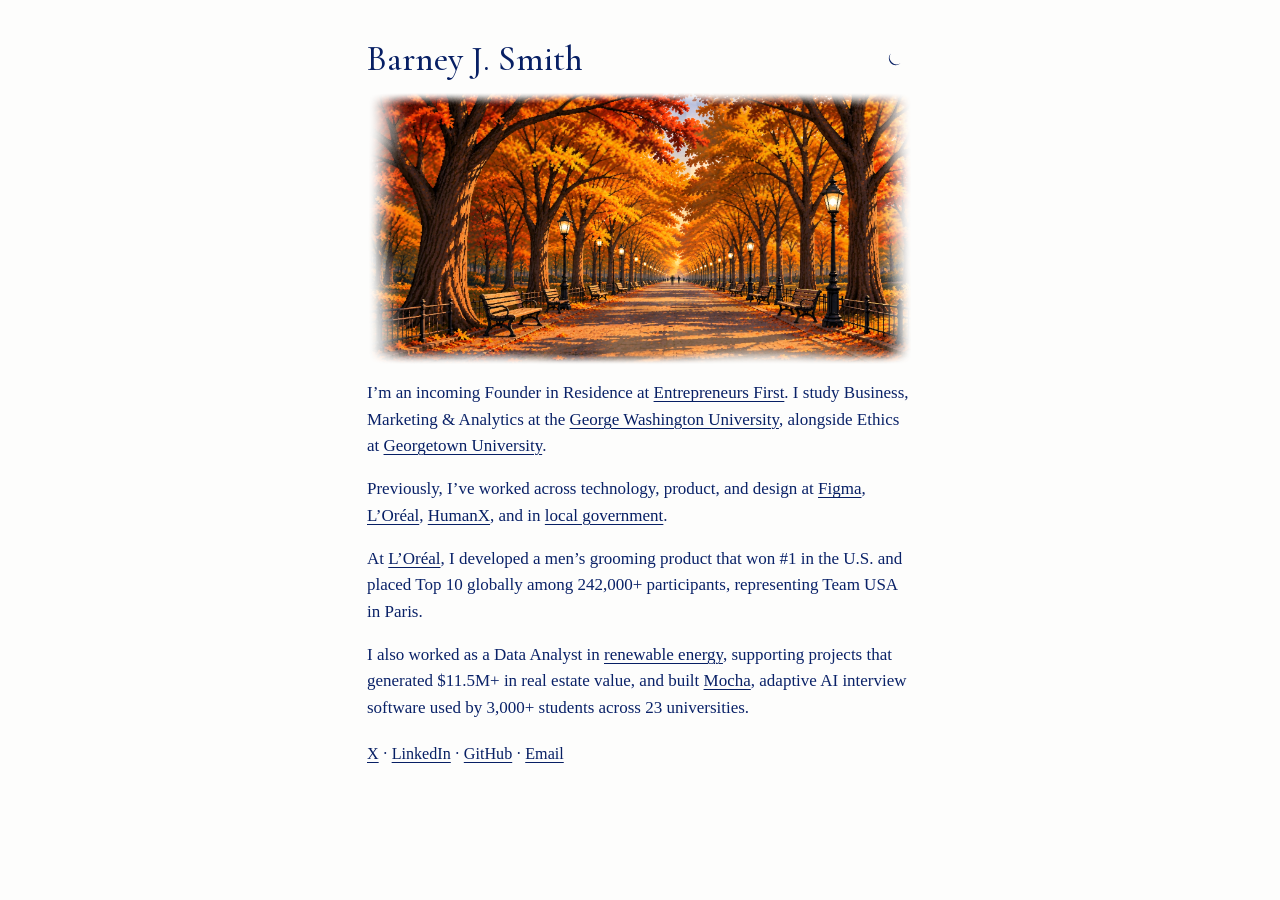
==== index.html @ 287c7c42 "Update social sharing artwork Co-authored-by: Cursor <cursoragent@cursor.com>" ====
<!DOCTYPE html>
<html lang="en">
<head>
<meta charset="UTF-8">
<meta name="viewport" content="width=device-width, initial-scale=1.0">
<title>Barney J. Smith: 20 yr old building in tech</title>
<link rel="canonical" href="https://barneyjsmith.com/">
<meta name="description" content="Barney J. Smith is an entrepreneur and incoming Founder in Residence at Entrepreneurs First. Previously at L'Oréal, Figma and HumanX. Studying at George Washington University.">
<meta name="robots" content="index, follow">
<meta name="theme-color" content="#fdfdfc">
<meta property="og:type" content="website">
<meta property="og:site_name" content="Barney J. Smith">
<meta property="og:title" content="Barney J. Smith: 20 yr old building in tech">
<meta property="og:description" content="Barney J. Smith is an entrepreneur and incoming Founder in Residence at Entrepreneurs First. Previously at L'Oréal, Figma and HumanX. Studying at George Washington University.">
<meta property="og:url" content="https://barneyjsmith.com/">
<meta property="og:image" content="https://barneyjsmith.com/og-image.jpg">
<meta property="og:image:type" content="image/jpeg">
<meta property="og:image:width" content="1200">
<meta property="og:image:height" content="630">
<meta property="og:image:alt" content="Autumn in Central Park, with the name barney j. smith and the line building in tech.">
<meta name="twitter:card" content="summary_large_image">
<meta name="twitter:title" content="Barney J. Smith: 20 yr old building in tech">
<meta name="twitter:description" content="Barney J. Smith is an entrepreneur and incoming Founder in Residence at Entrepreneurs First. Previously at L'Oréal, Figma and HumanX. Studying at George Washington University.">
<meta name="twitter:image" content="https://barneyjsmith.com/og-image.jpg">
<meta name="twitter:image:alt" content="Autumn in Central Park, with the name barney j. smith and the line building in tech.">
<link rel="icon" href="/favicon.ico" sizes="48x48">
<link rel="icon" type="image/png" sizes="48x48" href="/favicon-48x48.png">
<link rel="icon" type="image/png" sizes="192x192" href="/favicon-192x192.png">
<link rel="apple-touch-icon" href="/apple-touch-icon.png">
<script type="application/ld+json">
{
  "@context": "https://schema.org",
  "@type": "Person",
  "name": "Barney J. Smith",
  "url": "https://barneyjsmith.com/",
  "jobTitle": "Incoming Founder in Residence",
  "description": "Barney J. Smith is an entrepreneur and incoming Founder in Residence at Entrepreneurs First. Previously at L'Oréal, Figma and HumanX. Studying at George Washington University.",
  "affiliation": [
    {
      "@type": "Organization",
      "name": "Entrepreneurs First",
      "url": "https://www.joinef.com/"
    },
    {
      "@type": "CollegeOrUniversity",
      "name": "George Washington University",
      "url": "https://www.gwu.edu/"
    }
  ],
  "sameAs": [
    "https://www.linkedin.com/in/barney-smith11",
    "https://github.com/barneysmith-sys",
    "https://x.com/barneysmth"
  ]
}
</script>
<link rel="stylesheet" href="fonts.css">
<script>
(function () {
  var stored = null;
  try { stored = localStorage.getItem("theme"); } catch (e) {}
  var theme = stored === "light" || stored === "dark"
    ? stored
    : (window.matchMedia("(prefers-color-scheme: dark)").matches ? "dark" : "light");
  document.documentElement.setAttribute("data-theme", theme);
})();
</script>
<style>
  :root {
    --bg: #fdfdfc;
    --name: #071f64;
    --ink: #0a2268;
    --link: #071f64;
    --moon: #071f64;
    --display: "Cormorant Garamond", "Times New Roman", Times, Georgia, serif;
    --text: "Times New Roman", Times, "Songti SC", SimSun, "Noto Serif SC", "Source Han Serif SC", Georgia, serif;
    --ui: "SF Pro Text", "SF Pro", -apple-system, BlinkMacSystemFont, system-ui, sans-serif;
    color-scheme: light;
  }
  [data-theme="dark"] {
    --bg: #0a1019;
    --name: #f1ece7;
    --ink: #f3f3f4;
    --link: #f1ece7;
    --moon: #c9e2fb;
    color-scheme: dark;
  }
  * { box-sizing: border-box; }
  html { background: var(--bg); overflow-x: clip; }
  body {
    margin: 0;
    min-height: 100vh;
    background: var(--bg);
    color: var(--ink);
    font-family: var(--text);
    font-weight: 400;
    font-size: 17px;
    line-height: 1.55;
    text-rendering: optimizeLegibility;
    -webkit-font-smoothing: antialiased;
    overflow-x: clip;
  }
  main {
    width: min(34.125rem, calc(100% - 2.75rem));
    margin: 0 auto;
    padding: 2.4rem 0 2rem;
  }
  header {
    display: flex;
    align-items: center;
    justify-content: space-between;
    gap: 1rem;
  }
  h1 {
    margin: 0;
    font-family: var(--display);
    font-style: normal;
    font-weight: 500;
    font-synthesis: none;
    font-size: clamp(1.85rem, 3.6vw, 2.15rem);
    line-height: 1;
    letter-spacing: normal;
    color: var(--name);
  }
  .theme {
    font-family: var(--ui);
    flex: none;
    width: 2.5rem;
    height: 2.5rem;
    margin-top: 0.15rem;
    padding: 0;
    border: 0;
    border-radius: 999px;
    background: transparent;
    color: var(--moon);
    cursor: pointer;
    display: grid;
    place-items: center;
  }
  .theme svg { width: 1.25rem; height: 1.25rem; display: block; }
  .theme:hover { opacity: 0.72; }
  .theme:focus-visible {
    outline: 2px solid var(--link);
    outline-offset: 3px;
  }
  .mark {
    position: relative;
    display: grid;
    justify-items: center;
    width: 100%;
    margin: 0.7rem auto 0.95rem;
  }
  .scene-day,
  .scene-night {
    grid-area: 1 / 1;
    position: absolute;
    inset: 0;
    width: 100%;
    height: 100%;
    transition: opacity 600ms ease;
  }
  .mark-sizer {
    grid-area: 1 / 1;
    width: 100%;
    aspect-ratio: 2 / 1;
    visibility: hidden;
    pointer-events: none;
  }
  .scene-day {
    opacity: 1;
    pointer-events: none;
    -webkit-mask-image: url("living-sign/assets/park_mask.png");
    -webkit-mask-size: 100% 100%;
    -webkit-mask-repeat: no-repeat;
    mask-image: url("living-sign/assets/park_mask.png");
    mask-size: 100% 100%;
    mask-repeat: no-repeat;
  }
  .scene-night {
    overflow: hidden;
    opacity: 0;
    pointer-events: none;
    -webkit-mask-image: url("living-sign/assets/night_mask.png");
    -webkit-mask-size: 100% 100%;
    -webkit-mask-repeat: no-repeat;
    mask-image: url("living-sign/assets/night_mask.png");
    mask-size: 100% 100%;
    mask-repeat: no-repeat;
  }
  [data-theme="dark"] .scene-day {
    opacity: 0;
    pointer-events: none;
  }
  [data-theme="dark"] .scene-night {
    opacity: 1;
  }
  .mark .layer {
    position: absolute;
    inset: 0;
    width: 100%;
    height: 100%;
    object-fit: fill;
    pointer-events: none;
    user-select: none;
  }
  .scene:has(canvas[style*="opacity: 1"]) .layer,
  .scene:has(canvas[style*="opacity:1"]) .layer {
    opacity: 0;
  }
  .mark canvas {
    position: absolute;
    opacity: 0;
    transition: opacity 0.7s ease;
    pointer-events: none;
  }
  .day-canvas {
    inset: 0;
    width: 100%;
    height: 100%;
  }
  .night-canvas { display: none; }
  .scene-night video {
    position: absolute;
    inset: 0;
    display: block;
    width: 100%;
    height: 100%;
    object-fit: cover;
    object-position: center center;
  }
  p { margin: 0; }
  .copy p + p { margin-top: 1em; }
  a {
    color: var(--link);
    font-weight: 400;
    text-decoration-line: underline;
    text-decoration-thickness: 1px;
    text-decoration-color: var(--link);
    text-underline-offset: 0.16em;
    text-decoration-skip-ink: auto;
  }
  a:hover { text-decoration-thickness: 2px; }
  a:focus-visible {
    outline: 2px solid var(--link);
    outline-offset: 3px;
    border-radius: 2px;
  }
  .social {
    margin-top: 1.25rem;
    font-family: var(--text);
    font-size: 0.95em;
    color: var(--link);
    font-weight: 400;
  }
  .social a { font-weight: 400; }
  .social span { margin: 0 0.28rem; font-weight: 400; }
  ::selection { background: color-mix(in srgb, var(--link) 28%, transparent); }
  @media (max-width: 640px) {
    body {
      font-size: 16px;
      line-height: 1.55;
    }
    main {
      width: calc(100% - 3rem);
      padding-top: 1.75rem;
    }
    .theme { margin-top: 0; }
    .mark {
      margin-top: 1.5rem;
      margin-bottom: 1.25rem;
    }
    .copy p + p { margin-top: 24px; }
    .scene-night {
      -webkit-mask-image: none;
      mask-image: none;
    }
    .scene-night video { opacity: 0; }
    .mark .night-canvas {
      display: block;
      position: absolute;
      inset: 0;
      width: 100%;
      height: 100%;
      opacity: 1;
      -webkit-mask-image: url("living-sign/assets/night_mask.png");
      -webkit-mask-size: 100% 100%;
      -webkit-mask-repeat: no-repeat;
      mask-image: url("living-sign/assets/night_mask.png");
      mask-size: 100% 100%;
      mask-repeat: no-repeat;
    }
  }
</style>
</head>
<body>
<main>
  <header>
    <h1>Barney J. Smith</h1>
    <button class="theme" id="theme-toggle" type="button" aria-label="Switch to dark mode">
      <svg viewBox="0 0 24 24" aria-hidden="true">
        <path fill="currentColor" d="M21 14.6A8.4 8.4 0 0 1 9.4 3a6.9 6.9 0 1 0 11.6 11.6z"/>
      </svg>
    </button>
  </header>

  <div class="mark" id="living-sign" role="img" aria-label="Pixel-art painting of The Mall in Central Park in autumn: an avenue of orange and gold trees, lamps and benches, leaves drifting down, two people walking into the distance and a gray squirrel by a bench">
    <div class="mark-sizer" aria-hidden="true"></div>
    <div class="scene scene-day" id="day-wrap" aria-hidden="true">
      <canvas id="day-canvas" class="day-canvas"></canvas>
    </div>
    <div class="scene scene-night" id="night-wrap" aria-hidden="true">
      <video id="night-video" muted loop playsinline webkit-playsinline preload="auto" disablepictureinpicture poster="living-sign/assets/night_poster.jpg">
        <source src="living-sign/assets/night.webm" type="video/webm">
        <source src="living-sign/assets/night.mp4" type="video/mp4">
      </video>
      <canvas id="night-canvas" class="night-canvas" aria-hidden="true"></canvas>
    </div>
  </div>

  <div class="copy">
    <p>I’m an incoming Founder in Residence at <a href="https://www.joinef.com/" target="_blank" rel="noopener noreferrer">Entrepreneurs First</a>. I study Business, Marketing &amp; Analytics at the <a href="https://www.gwu.edu/" target="_blank" rel="noopener noreferrer">George Washington University</a>, alongside Ethics at <a href="https://www.georgetown.edu/" target="_blank" rel="noopener noreferrer">Georgetown University</a>.</p>
    <p>Previously, I’ve worked across technology, product, and design at <a href="https://www.figma.com/" target="_blank" rel="noopener noreferrer">Figma</a>, <a href="https://www.loreal.com/en/" target="_blank" rel="noopener noreferrer">L’Oréal</a>, <a href="https://www.humanx.co/" target="_blank" rel="noopener noreferrer">HumanX</a>, and in <a href="https://www.hohny.gov/" target="_blank" rel="noopener noreferrer">local government</a>.</p>
    <p>At <a href="https://www.loreal.com/en/" target="_blank" rel="noopener noreferrer">L’Oréal</a>, I developed a men’s grooming product that won #1 in the U.S. and placed Top 10 globally among 242,000+ participants, representing Team USA in Paris.</p>
    <p>I also worked as a Data Analyst in <a href="https://gssolar.powermarket.io/marketplace.html" target="_blank" rel="noopener noreferrer">renewable energy</a>, supporting projects that generated $11.5M+ in real estate value, and built <a href="https://usemocha.app/" target="_blank" rel="noopener noreferrer">Mocha</a>, adaptive AI interview software used by 3,000+ students across 23 universities.</p>
  </div>

  <p class="social">
    <a href="https://x.com/barneysmth?s=11" target="_blank" rel="noopener noreferrer">X</a><span aria-hidden="true">·</span><a href="https://www.linkedin.com/in/barney-smith11/" target="_blank" rel="noopener noreferrer">LinkedIn</a><span aria-hidden="true">·</span><a href="https://github.com/barneysmith-sys" target="_blank" rel="noopener noreferrer">GitHub</a><span aria-hidden="true">·</span><a href="mailto:barney.smith@gwmail.gwu.edu">Email</a>
  </p>
</main>
<script>
(function () {
  var btn = document.getElementById("theme-toggle");
  var meta = document.querySelector('meta[name="theme-color"]');
  function paint(theme) {
    document.documentElement.setAttribute("data-theme", theme);
    if (meta) meta.setAttribute("content", theme === "dark" ? "#0a1019" : "#fdfdfc");
    var dark = theme === "dark";
    btn.setAttribute("aria-label", dark ? "Switch to light mode" : "Switch to dark mode");
    btn.setAttribute("aria-pressed", dark ? "true" : "false");
    document.dispatchEvent(new CustomEvent("themechange", { detail: theme }));
  }
  paint(document.documentElement.getAttribute("data-theme") || "light");
  btn.addEventListener("click", function () {
    var next = document.documentElement.getAttribute("data-theme") === "dark" ? "light" : "dark";
    try { localStorage.setItem("theme", next); } catch (e) {}
    paint(next);
  });
})();
</script>
<script type="module">
import { makePark } from "./parkScene.js";

var wrap = document.getElementById("living-sign");
var dayWrap = document.getElementById("day-wrap");
var nightWrap = document.getElementById("night-wrap");
var video = document.getElementById("night-video");
var nightCanvas = document.getElementById("night-canvas");
var nightCtx = nightCanvas.getContext("2d", { alpha: false });
var mobileMq = window.matchMedia("(max-width: 640px)");
var painting = false;
if (!video.canPlayType("video/webm")) {
  var webmSource = video.querySelector('source[type="video/webm"]');
  if (webmSource) webmSource.remove();
  video.load();
}
var day = makePark(dayWrap, document.getElementById("day-canvas"), {
  base: "living-sign/assets/park_base.webp",
  canopy: "living-sign/assets/park_canopy.webp",
  walkers: "living-sign/assets/park_walkers.png"
});
var DAY_LABEL = "Pixel-art painting of The Mall in Central Park in autumn: an avenue of orange and gold trees, lamps and benches, leaves drifting down, two people walking into the distance and a gray squirrel by a bench";
var NIGHT_LABEL = "View of the Manhattan skyline at night from a rainy fire escape, apartment lights turning on and off across the city";
var dayTimer = 0;
var nightTimer = 0;
var onScreen = true;
var reducedMq = window.matchMedia("(prefers-reduced-motion: reduce)");
video.muted = true;
video.defaultMuted = true;
video.playsInline = true;
video.setAttribute("playsinline", "");
video.setAttribute("webkit-playsinline", "");
function themeIsDark() {
  return document.documentElement.getAttribute("data-theme") === "dark";
}
function drawNightCover() {
  var bw = nightCanvas.width;
  var bh = nightCanvas.height;
  var vw = video.videoWidth;
  var vh = video.videoHeight;
  if (!bw || !bh || !vw || !vh) return;
  var scale = Math.max(bw / vw, bh / vh);
  var dw = vw * scale;
  var dh = vh * scale;
  nightCtx.drawImage(video, (bw - dw) / 2, (bh - dh) / 2, dw, dh);
}
function paintNight() {
  if (!painting) return;
  if (!mobileMq.matches || !themeIsDark() || video.paused) {
    painting = false;
    return;
  }
  var w = nightCanvas.clientWidth;
  var h = nightCanvas.clientHeight;
  if (w > 1 && h > 1 && video.readyState >= 2) {
    var dpr = Math.min(window.devicePixelRatio || 1, 2);
    var bw = Math.round(w * dpr);
    var bh = Math.round(h * dpr);
    if (nightCanvas.width !== bw || nightCanvas.height !== bh) {
      nightCanvas.width = bw;
      nightCanvas.height = bh;
    }
    drawNightCover();
  }
  requestAnimationFrame(paintNight);
}
function startPaint() {
  if (painting || !mobileMq.matches) return;
  painting = true;
  requestAnimationFrame(paintNight);
}
function syncVideo() {
  if (reducedMq.matches && !mobileMq.matches) {
    video.pause();
    painting = false;
    try { if (video.currentTime > 0) video.currentTime = 0; } catch (e) {}
    return;
  }
  if (themeIsDark() && !document.hidden && onScreen) {
    video.muted = true;
    var pending = video.play();
    if (pending && pending.then) pending.then(startPaint).catch(function () {});
    else startPaint();
  } else {
    video.pause();
    painting = false;
  }
}
function syncScenes(theme) {
  var dark = theme === "dark";
  wrap.setAttribute("aria-label", dark ? NIGHT_LABEL : DAY_LABEL);
  window.clearTimeout(dayTimer);
  window.clearTimeout(nightTimer);
  if (dark) {
    dayTimer = window.setTimeout(function () { day.setActive(false); }, 650);
    syncVideo();
  } else {
    day.setActive(true);
    nightTimer = window.setTimeout(syncVideo, 650);
  }
}
if ("IntersectionObserver" in window) {
  new IntersectionObserver(function (entries) {
    onScreen = entries[0].isIntersecting;
    syncVideo();
  }).observe(nightWrap);
}
document.addEventListener("visibilitychange", syncVideo);
video.addEventListener("canplay", syncVideo);
if (reducedMq.addEventListener) reducedMq.addEventListener("change", syncVideo);
if (mobileMq.addEventListener) mobileMq.addEventListener("change", syncVideo);
syncScenes(document.documentElement.getAttribute("data-theme") || "light");
document.addEventListener("themechange", function (event) { syncScenes(event.detail); });
</script>
</body>
</html>
---- fonts.css ----
@font-face {
  font-family: 'Cormorant Garamond';
  font-style: normal;
  font-weight: 500;
  font-display: swap;
  src: url('fonts/cormorant-garamond-500-normal.woff2') format('woff2');
  unicode-range: U+0000-00FF, U+0131, U+0152-0153, U+02BB-02BC, U+02C6, U+02DA, U+02DC, U+0304, U+0308, U+0329, U+2000-206F, U+20AC, U+2122, U+2191, U+2193, U+2212, U+2215, U+FEFF, U+FFFD;
}
@font-face {
  font-family: 'Instrument Serif';
  font-style: italic;
  font-weight: 400;
  font-display: swap;
  src: url('fonts/instrument-serif-400-italic.woff2') format('woff2');
}
@font-face {
  font-family: 'Instrument Serif';
  font-style: normal;
  font-weight: 400;
  font-display: swap;
  src: url('fonts/instrument-serif-400-normal.woff2') format('woff2');
}
@font-face {
  font-family: 'Source Serif 4';
  font-style: normal;
  font-weight: 400;
  font-display: swap;
  src: url('fonts/source-serif-4-400-normal.woff2') format('woff2');
}
@font-face {
  font-family: 'Source Serif 4';
  font-style: normal;
  font-weight: 600;
  font-display: swap;
  src: url('fonts/source-serif-4-600-normal.woff2') format('woff2');
}
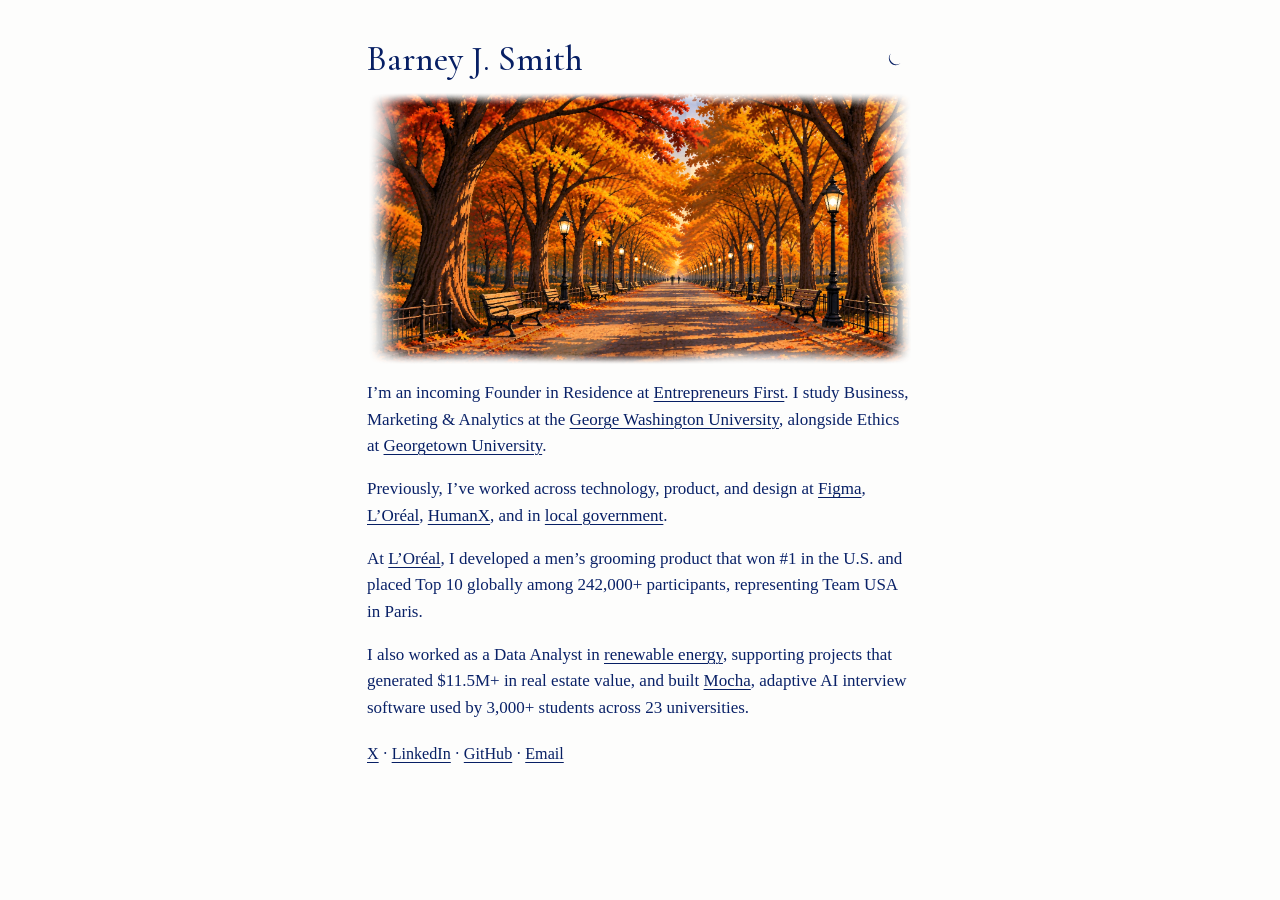
==== commit 7717a637: "Start the park and night film on the first phone load. Co-authored-by: Cursor <cursoragent@cursor.co" ====
--- a/index.html
+++ b/index.html
@@ -274,8 +274,8 @@
       -webkit-mask-image: none;
       mask-image: none;
     }
-    .scene-night video { opacity: 0; }
-    .mark .night-canvas {
+    .scene-night video { opacity: 0.01; }
+    [data-theme="dark"] .mark .night-canvas {
       display: block;
       position: absolute;
       inset: 0;
@@ -356,7 +356,10 @@
 var nightWrap = document.getElementById("night-wrap");
 var video = document.getElementById("night-video");
 var nightCanvas = document.getElementById("night-canvas");
-var nightCtx = nightCanvas.getContext("2d", { alpha: false });
+var nightCtx = nightCanvas.getContext("2d");
+var poster = new Image();
+poster.decoding = "async";
+poster.src = video.getAttribute("poster");
 var mobileMq = window.matchMedia("(max-width: 640px)");
 var painting = false;
 if (!video.canPlayType("video/webm")) {
@@ -383,16 +386,32 @@
 function themeIsDark() {
   return document.documentElement.getAttribute("data-theme") === "dark";
 }
-function drawNightCover() {
-  var bw = nightCanvas.width;
-  var bh = nightCanvas.height;
-  var vw = video.videoWidth;
-  var vh = video.videoHeight;
-  if (!bw || !bh || !vw || !vh) return;
-  var scale = Math.max(bw / vw, bh / vh);
-  var dw = vw * scale;
-  var dh = vh * scale;
-  nightCtx.drawImage(video, (bw - dw) / 2, (bh - dh) / 2, dw, dh);
+function drawCover(source) {
+  var w = nightCanvas.clientWidth;
+  var h = nightCanvas.clientHeight;
+  var sw = source.videoWidth || source.naturalWidth;
+  var sh = source.videoHeight || source.naturalHeight;
+  if (w < 2 || h < 2 || !sw || !sh) return false;
+  var dpr = Math.min(window.devicePixelRatio || 1, 2);
+  var bw = Math.round(w * dpr);
+  var bh = Math.round(h * dpr);
+  if (nightCanvas.width !== bw || nightCanvas.height !== bh) {
+    nightCanvas.width = bw;
+    nightCanvas.height = bh;
+  }
+  var scale = Math.max(bw / sw, bh / sh);
+  var dw = sw * scale;
+  var dh = sh * scale;
+  nightCtx.drawImage(source, (bw - dw) / 2, (bh - dh) / 2, dw, dh);
+  return true;
+}
+function showPoster() {
+  if (!mobileMq.matches || !themeIsDark()) return;
+  if (!video.paused && video.readyState >= 2) return;
+  if (poster.complete && poster.naturalWidth) drawCover(poster);
+  else poster.addEventListener("load", function () {
+    if (themeIsDark() && video.paused) drawCover(poster);
+  }, { once: true });
 }
 function paintNight() {
   if (!painting) return;
@@ -400,18 +419,7 @@
     painting = false;
     return;
   }
-  var w = nightCanvas.clientWidth;
-  var h = nightCanvas.clientHeight;
-  if (w > 1 && h > 1 && video.readyState >= 2) {
-    var dpr = Math.min(window.devicePixelRatio || 1, 2);
-    var bw = Math.round(w * dpr);
-    var bh = Math.round(h * dpr);
-    if (nightCanvas.width !== bw || nightCanvas.height !== bh) {
-      nightCanvas.width = bw;
-      nightCanvas.height = bh;
-    }
-    drawNightCover();
-  }
+  if (video.readyState >= 2) drawCover(video);
   requestAnimationFrame(paintNight);
 }
 function startPaint() {
@@ -428,8 +436,9 @@
   }
   if (themeIsDark() && !document.hidden && onScreen) {
     video.muted = true;
+    showPoster();
     var pending = video.play();
-    if (pending && pending.then) pending.then(startPaint).catch(function () {});
+    if (pending && pending.then) pending.then(startPaint).catch(showPoster);
     else startPaint();
   } else {
     video.pause();
@@ -459,8 +468,13 @@
 video.addEventListener("canplay", syncVideo);
 if (reducedMq.addEventListener) reducedMq.addEventListener("change", syncVideo);
 if (mobileMq.addEventListener) mobileMq.addEventListener("change", syncVideo);
-syncScenes(document.documentElement.getAttribute("data-theme") || "light");
+function wakeScenes() {
+  syncScenes(document.documentElement.getAttribute("data-theme") || "light");
+}
+wakeScenes();
 document.addEventListener("themechange", function (event) { syncScenes(event.detail); });
+window.addEventListener("load", wakeScenes);
+window.addEventListener("pageshow", wakeScenes);
 </script>
 </body>
 </html>
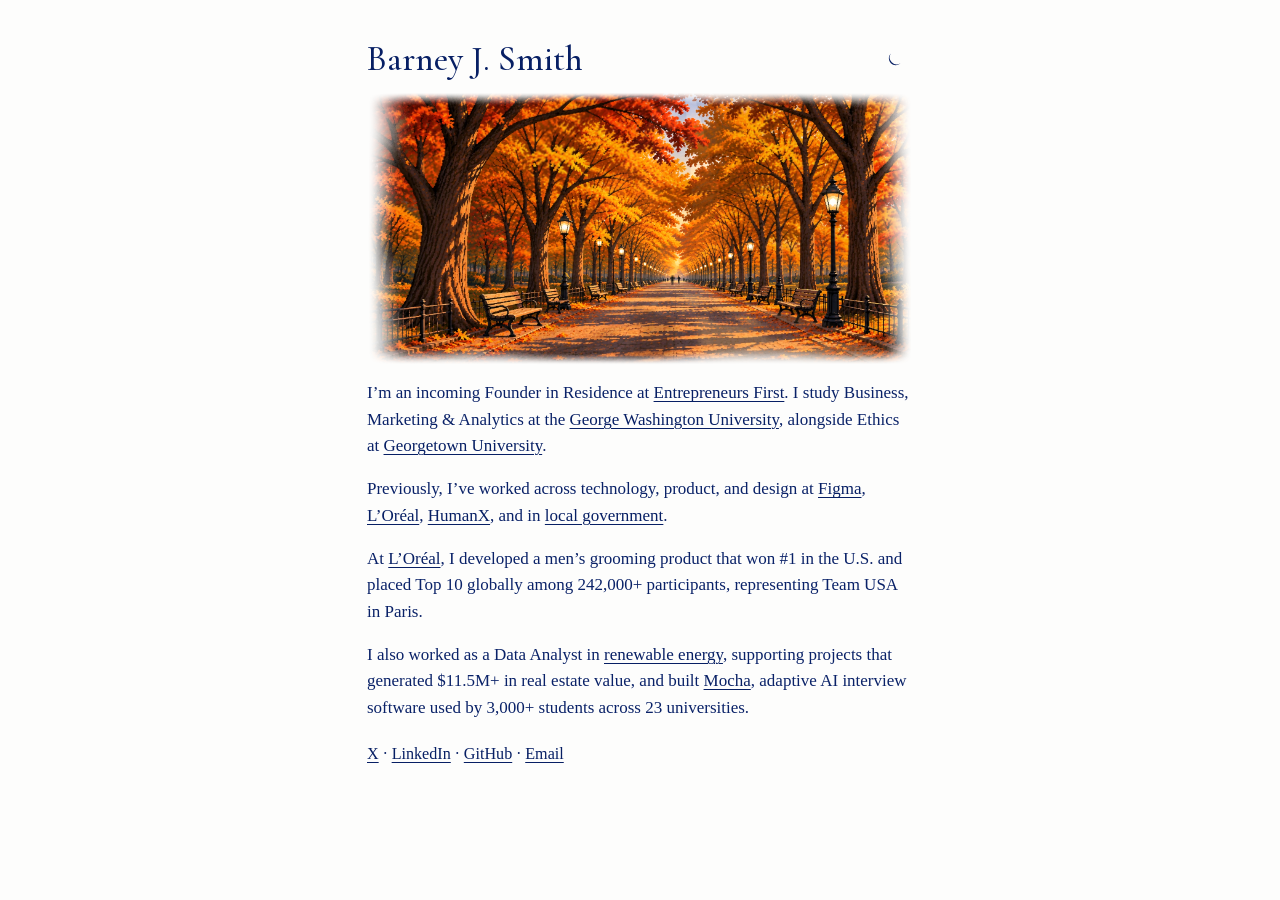
==== commit 31535aaf: "Use the autumn Central Park painting as the social sharing image. Co-authored-by: Cursor <cursoragen" ====
--- a/index.html
+++ b/index.html
@@ -13,16 +13,16 @@
 <meta property="og:title" content="Barney J. Smith: 20 yr old building in tech">
 <meta property="og:description" content="Barney J. Smith is an entrepreneur and incoming Founder in Residence at Entrepreneurs First. Previously at L'Oréal, Figma and HumanX. Studying at George Washington University.">
 <meta property="og:url" content="https://barneyjsmith.com/">
-<meta property="og:image" content="https://barneyjsmith.com/og-image.jpg">
+<meta property="og:image" content="https://barneyjsmith.com/og-image.jpg?v=20261109">
 <meta property="og:image:type" content="image/jpeg">
 <meta property="og:image:width" content="1200">
 <meta property="og:image:height" content="630">
-<meta property="og:image:alt" content="Autumn in Central Park, with the name barney j. smith and the line building in tech.">
+<meta property="og:image:alt" content="Autumn in Central Park, with the name Barney J. Smith and the line 20 yr old building in tech.">
 <meta name="twitter:card" content="summary_large_image">
 <meta name="twitter:title" content="Barney J. Smith: 20 yr old building in tech">
 <meta name="twitter:description" content="Barney J. Smith is an entrepreneur and incoming Founder in Residence at Entrepreneurs First. Previously at L'Oréal, Figma and HumanX. Studying at George Washington University.">
-<meta name="twitter:image" content="https://barneyjsmith.com/og-image.jpg">
-<meta name="twitter:image:alt" content="Autumn in Central Park, with the name barney j. smith and the line building in tech.">
+<meta name="twitter:image" content="https://barneyjsmith.com/og-image.jpg?v=20261109">
+<meta name="twitter:image:alt" content="Autumn in Central Park, with the name Barney J. Smith and the line 20 yr old building in tech.">
 <link rel="icon" href="/favicon.ico" sizes="48x48">
 <link rel="icon" type="image/png" sizes="48x48" href="/favicon-48x48.png">
 <link rel="icon" type="image/png" sizes="192x192" href="/favicon-192x192.png">
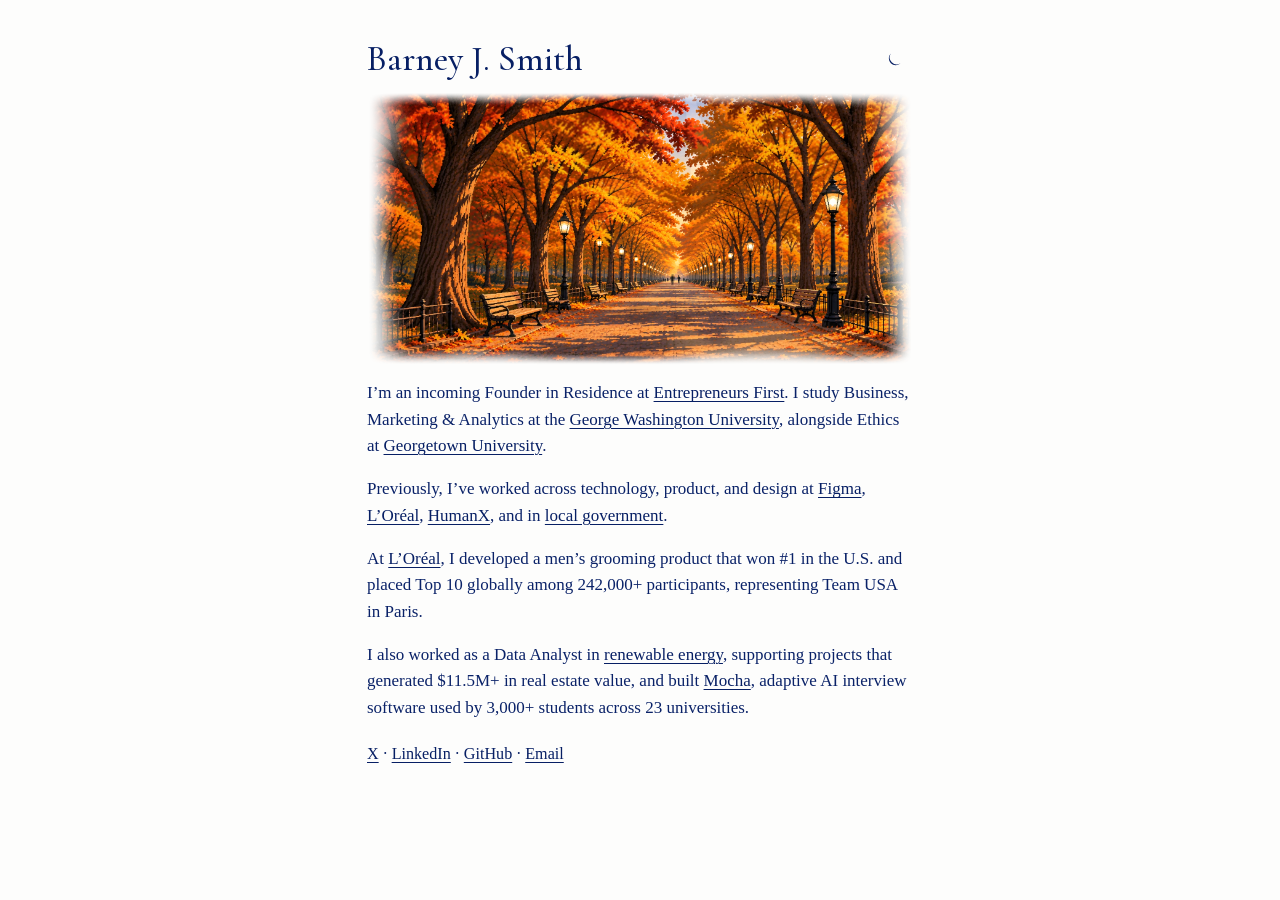
==== commit dfe86fd0: "Give the phone artwork a taller frame and quiet the biography. Co-authored-by: Cursor <cursoragent@c" ====
--- a/index.html
+++ b/index.html
@@ -257,8 +257,8 @@
   ::selection { background: color-mix(in srgb, var(--link) 28%, transparent); }
   @media (max-width: 640px) {
     body {
-      font-size: 16px;
-      line-height: 1.55;
+      font-size: 14.5px;
+      line-height: 1.5;
     }
     main {
       width: calc(100% - 3rem);
@@ -266,10 +266,17 @@
     }
     .theme { margin-top: 0; }
     .mark {
-      margin-top: 1.5rem;
-      margin-bottom: 1.25rem;
-    }
-    .copy p + p { margin-top: 24px; }
+      margin-top: 1.35rem;
+      margin-bottom: 1.05rem;
+    }
+    .mark-sizer { aspect-ratio: 4 / 3; }
+    .scene-day { overflow: hidden; }
+    .day-canvas {
+      object-fit: cover;
+      object-position: center center;
+    }
+    .copy p + p { margin-top: 1em; }
+    .social { margin-top: 1.05rem; }
     .scene-night {
       -webkit-mask-image: none;
       mask-image: none;
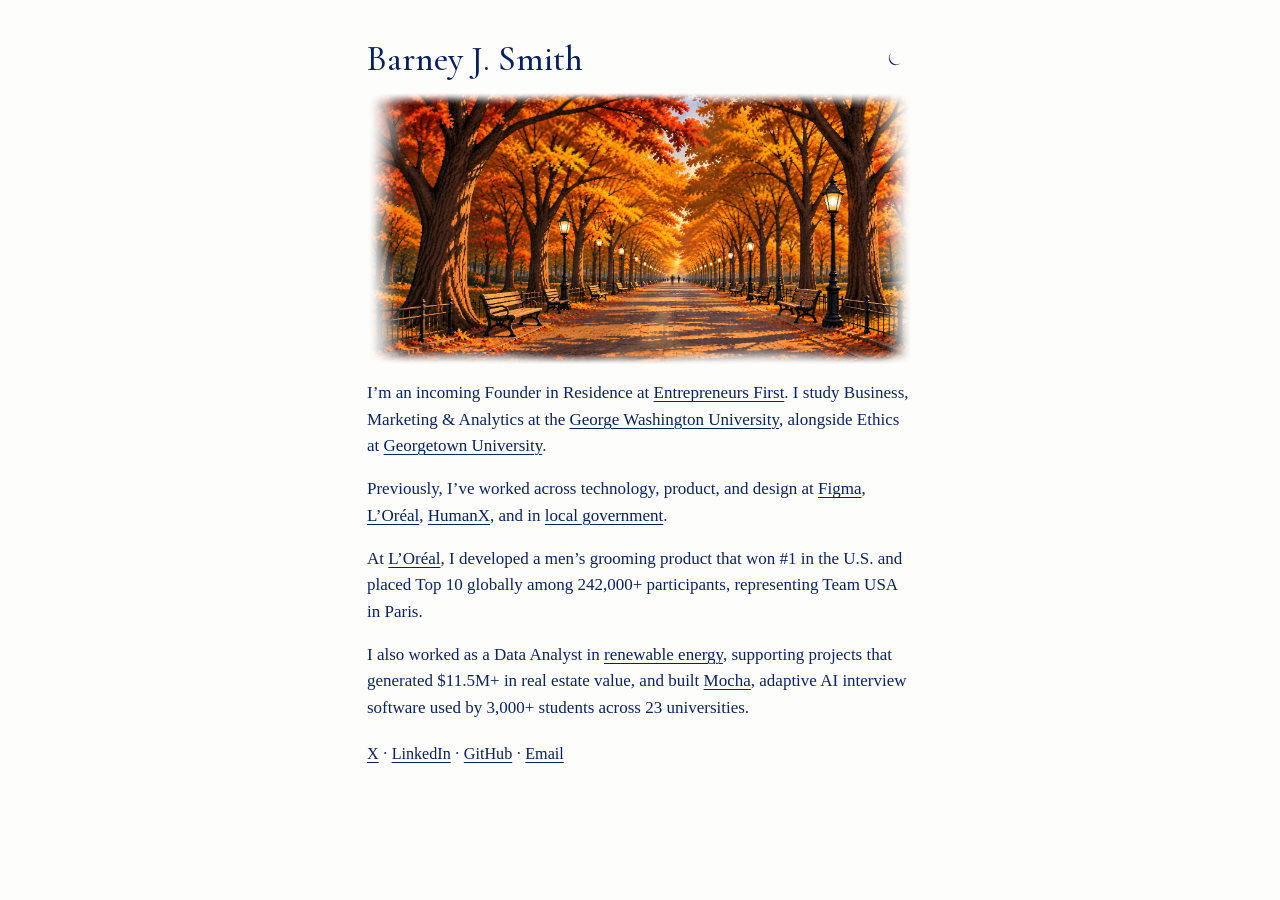
==== commit da8eb8be: "Keep the phone painting animating on every visit. Co-authored-by: Cursor <cursoragent@cursor.com>" ====
--- a/index.html
+++ b/index.html
@@ -272,8 +272,13 @@
     .mark-sizer { aspect-ratio: 4 / 3; }
     .scene-day { overflow: hidden; }
     .day-canvas {
-      object-fit: cover;
-      object-position: center center;
+      top: 0;
+      right: auto;
+      bottom: 0;
+      left: -25%;
+      width: 150%;
+      height: 100%;
+      object-fit: fill;
     }
     .copy p + p { margin-top: 1em; }
     .social { margin-top: 1.05rem; }
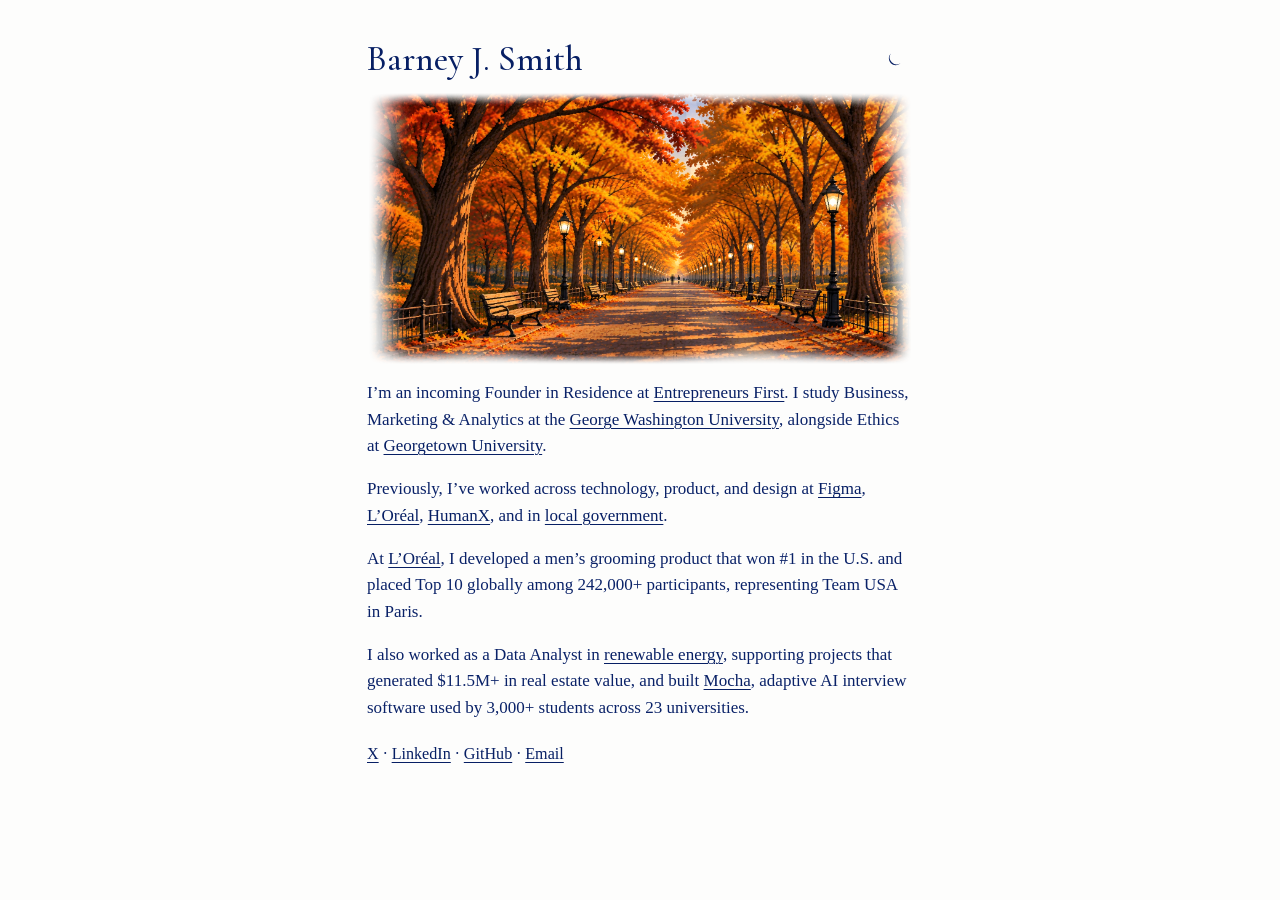
==== commit da0930e1: "Point search results at the current title, summary, and Central Park image. Co-authored-by: Cursor <" ====
--- a/index.html
+++ b/index.html
@@ -5,13 +5,13 @@
 <meta name="viewport" content="width=device-width, initial-scale=1.0">
 <title>Barney J. Smith: 20 yr old building in tech</title>
 <link rel="canonical" href="https://barneyjsmith.com/">
-<meta name="description" content="Barney J. Smith is an entrepreneur and incoming Founder in Residence at Entrepreneurs First. Previously at L'Oréal, Figma and HumanX. Studying at George Washington University.">
-<meta name="robots" content="index, follow">
+<meta name="description" content="Incoming Founder in Residence at Entrepreneurs First. Studies at George Washington University and Georgetown. Previously at Figma, L'Oréal, HumanX, and local government.">
+<meta name="robots" content="index, follow, max-image-preview:large">
 <meta name="theme-color" content="#fdfdfc">
 <meta property="og:type" content="website">
 <meta property="og:site_name" content="Barney J. Smith">
 <meta property="og:title" content="Barney J. Smith: 20 yr old building in tech">
-<meta property="og:description" content="Barney J. Smith is an entrepreneur and incoming Founder in Residence at Entrepreneurs First. Previously at L'Oréal, Figma and HumanX. Studying at George Washington University.">
+<meta property="og:description" content="Incoming Founder in Residence at Entrepreneurs First. Studies at George Washington University and Georgetown. Previously at Figma, L'Oréal, HumanX, and local government.">
 <meta property="og:url" content="https://barneyjsmith.com/">
 <meta property="og:image" content="https://barneyjsmith.com/og-image.jpg?v=20261109">
 <meta property="og:image:type" content="image/jpeg">
@@ -20,7 +20,7 @@
 <meta property="og:image:alt" content="Autumn in Central Park, with the name Barney J. Smith and the line 20 yr old building in tech.">
 <meta name="twitter:card" content="summary_large_image">
 <meta name="twitter:title" content="Barney J. Smith: 20 yr old building in tech">
-<meta name="twitter:description" content="Barney J. Smith is an entrepreneur and incoming Founder in Residence at Entrepreneurs First. Previously at L'Oréal, Figma and HumanX. Studying at George Washington University.">
+<meta name="twitter:description" content="Incoming Founder in Residence at Entrepreneurs First. Studies at George Washington University and Georgetown. Previously at Figma, L'Oréal, HumanX, and local government.">
 <meta name="twitter:image" content="https://barneyjsmith.com/og-image.jpg?v=20261109">
 <meta name="twitter:image:alt" content="Autumn in Central Park, with the name Barney J. Smith and the line 20 yr old building in tech.">
 <link rel="icon" href="/favicon.ico" sizes="48x48">
@@ -34,7 +34,14 @@
   "name": "Barney J. Smith",
   "url": "https://barneyjsmith.com/",
   "jobTitle": "Incoming Founder in Residence",
-  "description": "Barney J. Smith is an entrepreneur and incoming Founder in Residence at Entrepreneurs First. Previously at L'Oréal, Figma and HumanX. Studying at George Washington University.",
+  "description": "Incoming Founder in Residence at Entrepreneurs First. Studies at George Washington University and Georgetown. Previously at Figma, L'Oréal, HumanX, and local government.",
+  "image": {
+    "@type": "ImageObject",
+    "url": "https://barneyjsmith.com/og-image.jpg",
+    "width": 1200,
+    "height": 630,
+    "caption": "Autumn in Central Park, with the name Barney J. Smith and the line 20 yr old building in tech."
+  },
   "affiliation": [
     {
       "@type": "Organization",
@@ -45,6 +52,11 @@
       "@type": "CollegeOrUniversity",
       "name": "George Washington University",
       "url": "https://www.gwu.edu/"
+    },
+    {
+      "@type": "CollegeOrUniversity",
+      "name": "Georgetown University",
+      "url": "https://www.georgetown.edu/"
     }
   ],
   "sameAs": [
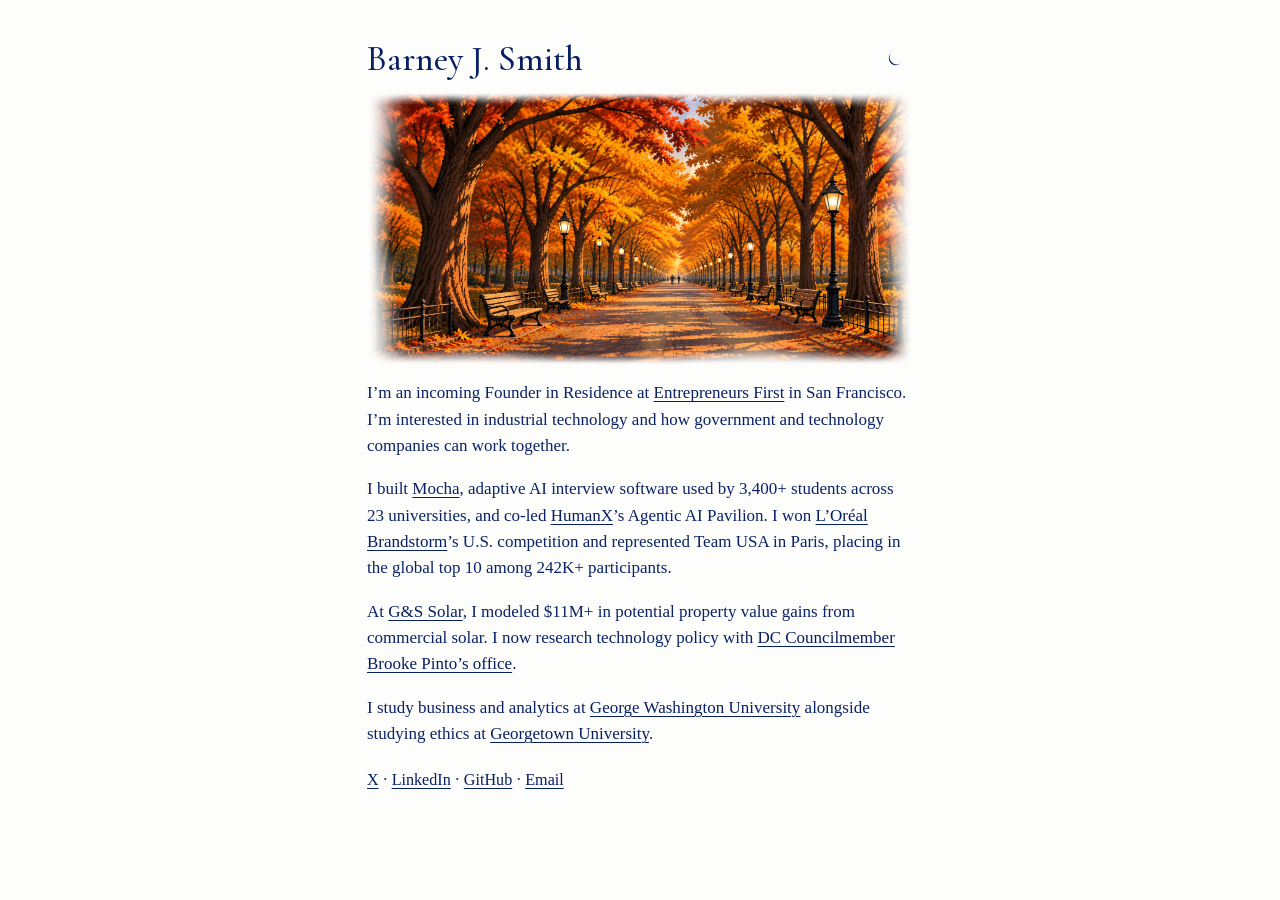
==== commit 6c1a21d9: "Update the biography to the current work and studies. Co-authored-by: Cursor <cursoragent@cursor.com" ====
--- a/index.html
+++ b/index.html
@@ -342,10 +342,10 @@
   </div>
 
   <div class="copy">
-    <p>I’m an incoming Founder in Residence at <a href="https://www.joinef.com/" target="_blank" rel="noopener noreferrer">Entrepreneurs First</a>. I study Business, Marketing &amp; Analytics at the <a href="https://www.gwu.edu/" target="_blank" rel="noopener noreferrer">George Washington University</a>, alongside Ethics at <a href="https://www.georgetown.edu/" target="_blank" rel="noopener noreferrer">Georgetown University</a>.</p>
-    <p>Previously, I’ve worked across technology, product, and design at <a href="https://www.figma.com/" target="_blank" rel="noopener noreferrer">Figma</a>, <a href="https://www.loreal.com/en/" target="_blank" rel="noopener noreferrer">L’Oréal</a>, <a href="https://www.humanx.co/" target="_blank" rel="noopener noreferrer">HumanX</a>, and in <a href="https://www.hohny.gov/" target="_blank" rel="noopener noreferrer">local government</a>.</p>
-    <p>At <a href="https://www.loreal.com/en/" target="_blank" rel="noopener noreferrer">L’Oréal</a>, I developed a men’s grooming product that won #1 in the U.S. and placed Top 10 globally among 242,000+ participants, representing Team USA in Paris.</p>
-    <p>I also worked as a Data Analyst in <a href="https://gssolar.powermarket.io/marketplace.html" target="_blank" rel="noopener noreferrer">renewable energy</a>, supporting projects that generated $11.5M+ in real estate value, and built <a href="https://usemocha.app/" target="_blank" rel="noopener noreferrer">Mocha</a>, adaptive AI interview software used by 3,000+ students across 23 universities.</p>
+    <p>I’m an incoming Founder in Residence at <a href="https://www.joinef.com/" target="_blank" rel="noopener noreferrer">Entrepreneurs First</a> in San Francisco. I’m interested in industrial technology and how government and technology companies can work together.</p>
+    <p>I built <a href="https://usemocha.app/" target="_blank" rel="noopener noreferrer">Mocha</a>, adaptive AI interview software used by 3,400+ students across 23 universities, and co-led <a href="https://www.humanx.co/" target="_blank" rel="noopener noreferrer">HumanX</a>’s Agentic AI Pavilion. I won <a href="https://brandstorm.loreal.com/en" target="_blank" rel="noopener noreferrer">L’Oréal Brandstorm</a>’s U.S. competition and represented Team USA in Paris, placing in the global top 10 among 242K+ participants.</p>
+    <p>At <a href="https://gssolar.powermarket.io/marketplace.html" target="_blank" rel="noopener noreferrer">G&amp;S Solar</a>, I modeled $11M+ in potential property value gains from commercial solar. I now research technology policy with <a href="https://dccouncil.gov/council/ward-2-councilmember-brooke-pinto/" target="_blank" rel="noopener noreferrer">DC Councilmember Brooke Pinto’s office</a>.</p>
+    <p>I study business and analytics at <a href="https://www.gwu.edu/" target="_blank" rel="noopener noreferrer">George Washington University</a> alongside studying ethics at <a href="https://www.georgetown.edu/" target="_blank" rel="noopener noreferrer">Georgetown University</a>.</p>
   </div>
 
   <p class="social">
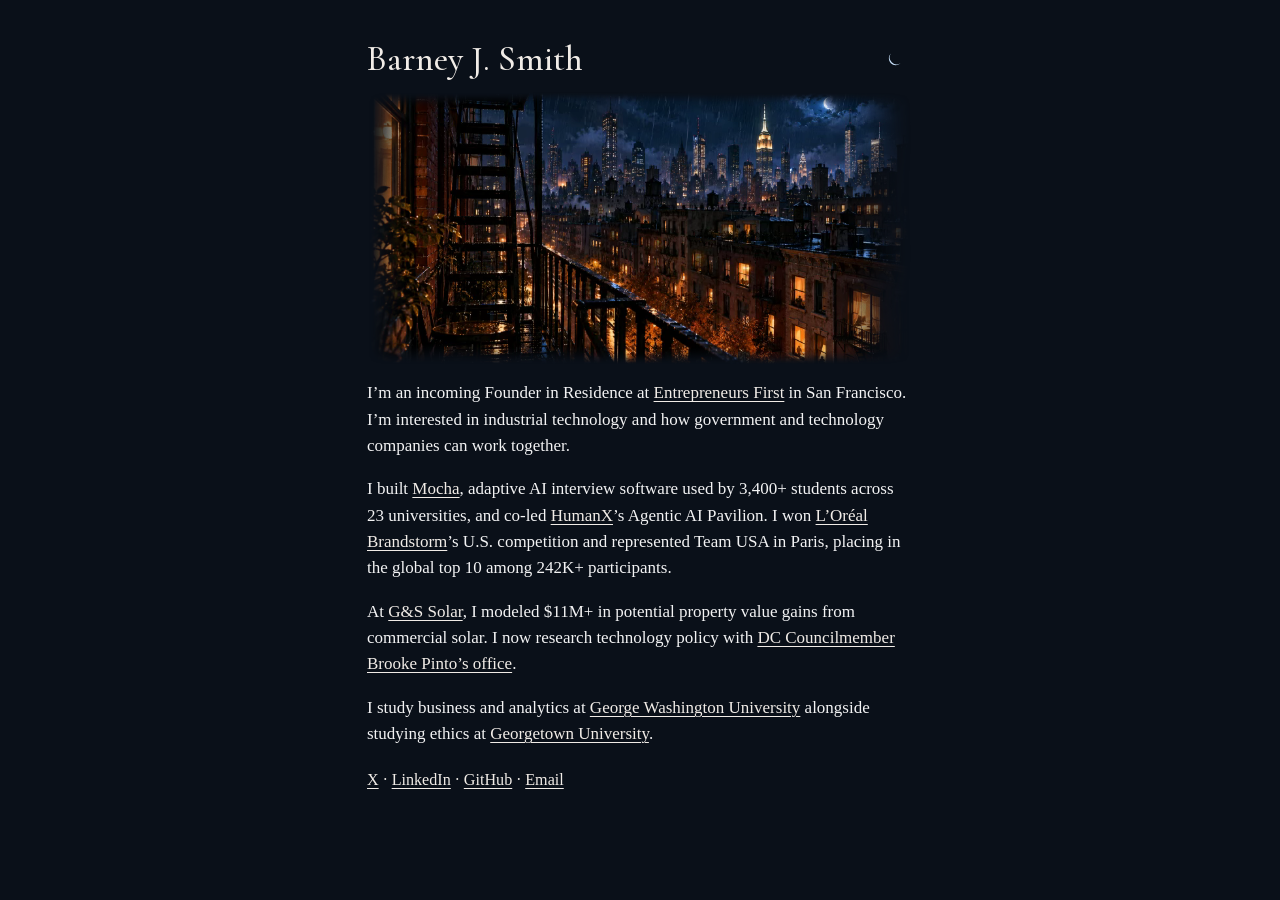
==== commit e95de7a0: "Choose day or night from the visitor's local time. Co-authored-by: Cursor <cursoragent@cursor.com>" ====
--- a/index.html
+++ b/index.html
@@ -71,10 +71,13 @@
 (function () {
   var stored = null;
   try { stored = localStorage.getItem("theme"); } catch (e) {}
-  var theme = stored === "light" || stored === "dark"
-    ? stored
-    : (window.matchMedia("(prefers-color-scheme: dark)").matches ? "dark" : "light");
+  var now = new Date();
+  var minutes = now.getHours() * 60 + now.getMinutes();
+  var byTime = minutes >= 7 * 60 && minutes < 19 * 60 ? "light" : "dark";
+  var theme = stored === "light" || stored === "dark" ? stored : byTime;
   document.documentElement.setAttribute("data-theme", theme);
+  var earlyMeta = document.querySelector('meta[name="theme-color"]');
+  if (earlyMeta) earlyMeta.setAttribute("content", theme === "dark" ? "#0a1019" : "#fdfdfc");
 })();
 </script>
 <style>
